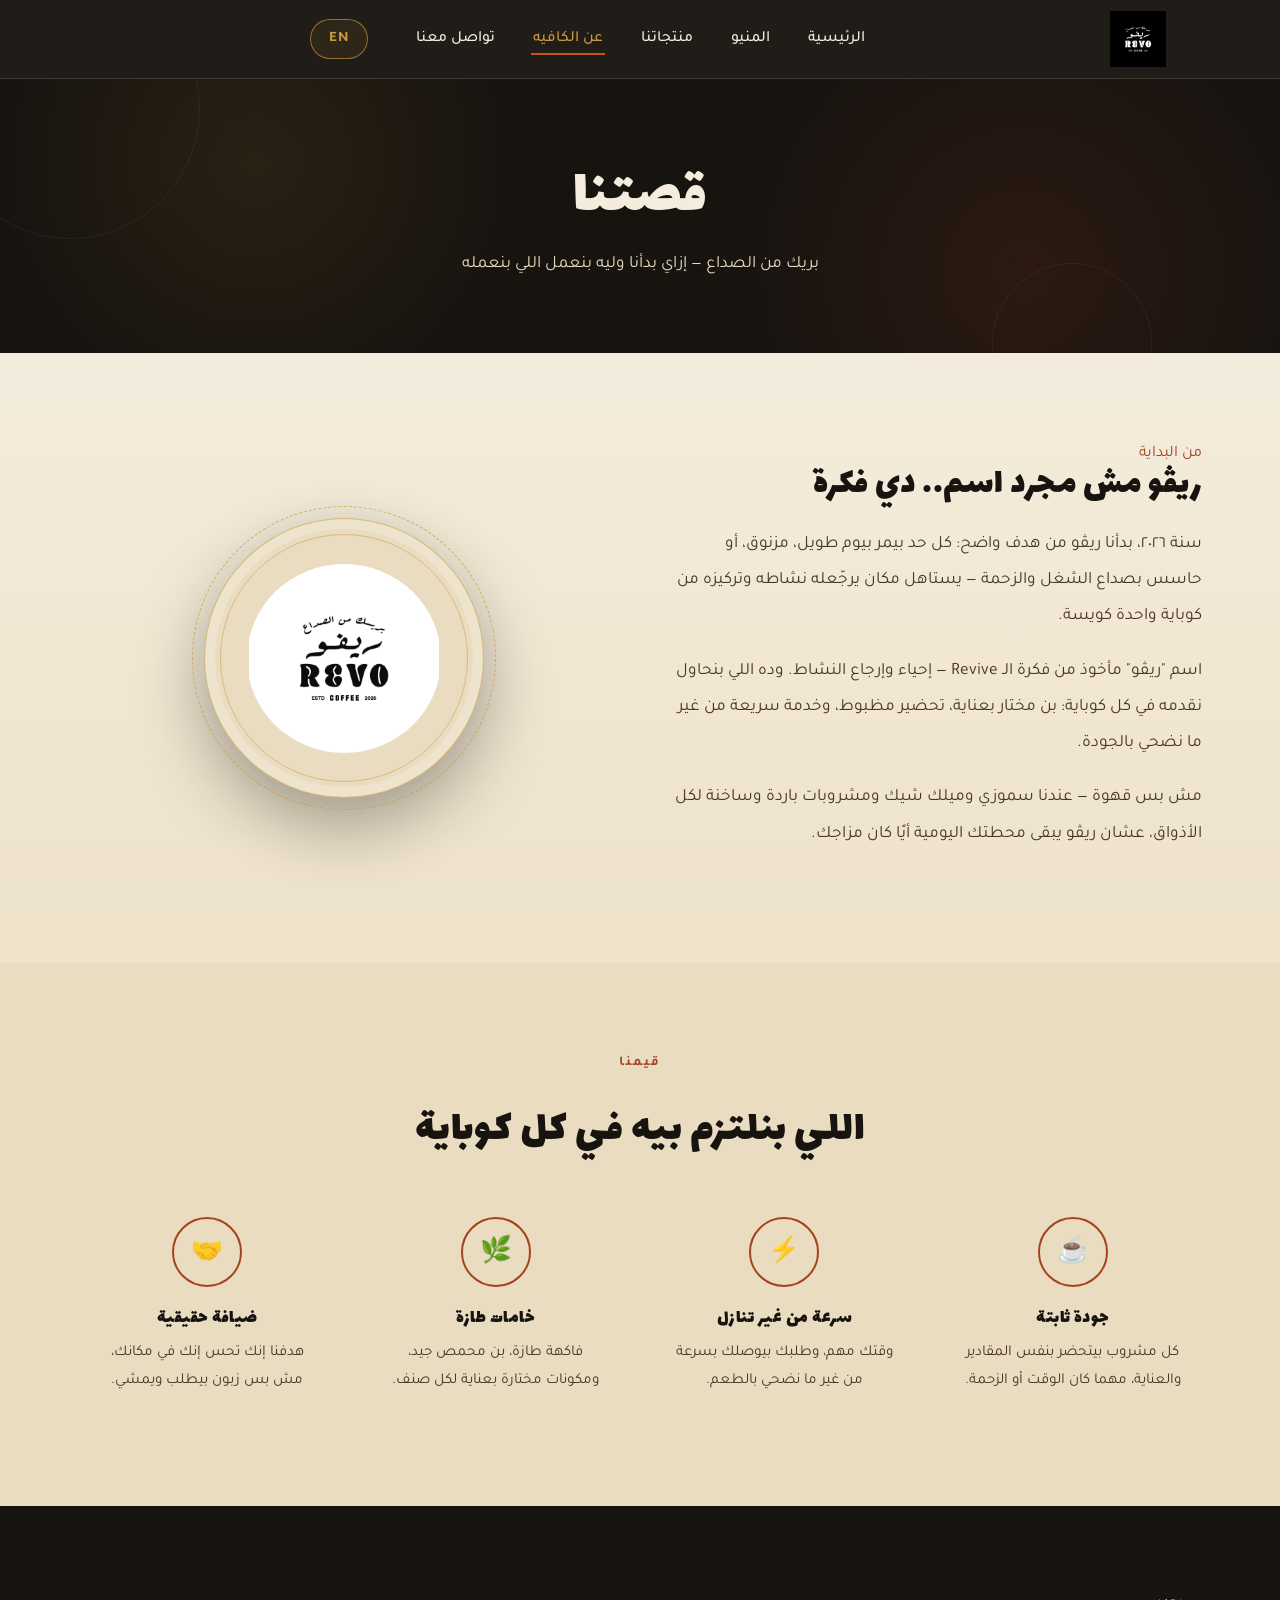
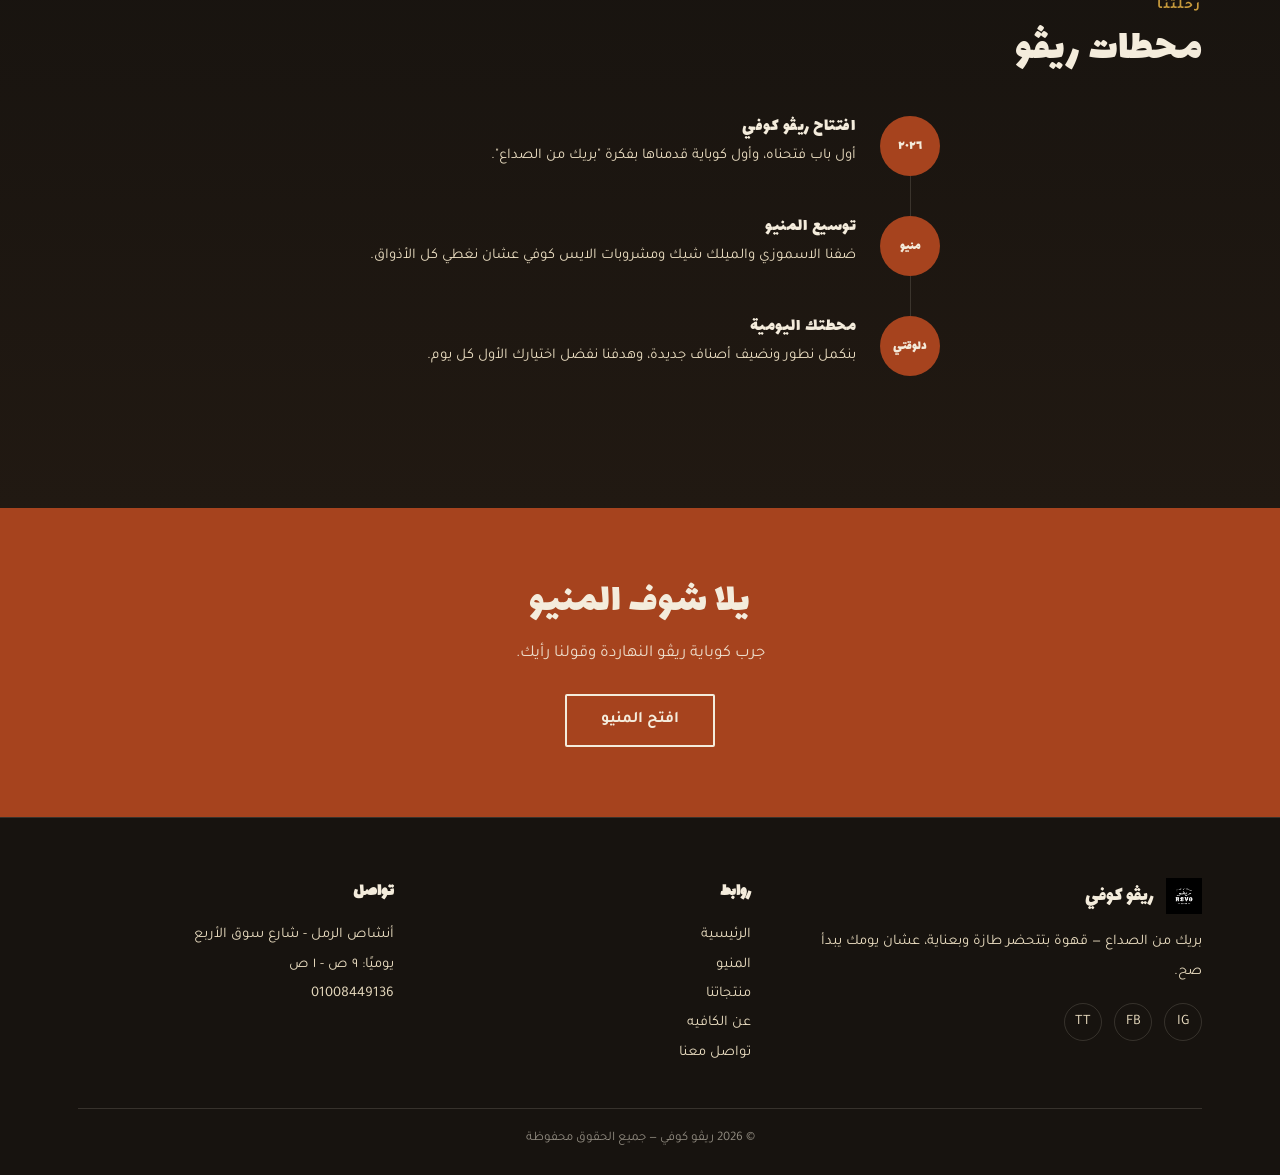
==== about.html @ ce9014aa "Add files via upload" ====
<!DOCTYPE html>
<html lang="ar" dir="rtl">
<head>
<meta charset="UTF-8">
<meta name="viewport" content="width=device-width, initial-scale=1.0">
<title>عن الكافيه | ريڤو كوفي</title>
<meta name="description" content="قصة ريڤو كوفي وقيمنا ورحلتنا.">
<link rel="icon" href="assets/logo.jpeg">
<link rel="stylesheet" href="css/style.css">
</head>
<body>

<header class="topbar">
  <div class="wrap">
    <a href="index.html" class="brand">
      <img src="assets/logo.jpeg" alt="شعار ريڤو كوفي">
      <span>ريڤو<small>REVO COFFEE — EST. 2026</small></span>
    </a>
    <nav class="nav-links" id="navLinks">
      <a href="index.html">الرئيسية</a>
      <a href="menu.html">المنيو</a>
      <a href="products.html" data-i18n="productsNav">منتجاتنا</a>
      <a href="about.html" aria-current="page">عن الكافيه</a>
      <a href="contact.html">تواصل معنا</a>
    </nav>
    <button class="lang-toggle" id="langToggle" type="button" aria-label="تغيير اللغة">EN</button>
    <button class="nav-toggle" id="navToggle" aria-label="فتح القائمة" aria-expanded="false">☰</button>
  </div>
</header>

<section class="page-hero">
  <div class="ring-texture" style="color:var(--cream)">
    <span style="width:260px;height:260px;top:-100px;left:-60px;"></span>
    <span style="width:160px;height:160px;bottom:-70px;right:10%;"></span>
  </div>
  <div class="wrap">
    <h1>قصتنا</h1>
    <p>بريك من الصداع — إزاي بدأنا وليه بنعمل اللي بنعمله</p>
  </div>
</section>

<section class="section section-cream">
  <div class="wrap story-grid reveal">
    <div>
      <span class="kicker" style="color:var(--rust);">من البداية</span>
      <h2 style="margin-bottom:20px;font-size:clamp(1.7rem,3.5vw,2.3rem);">ريڤو مش مجرد اسم.. دي فكرة</h2>
      <p>سنة ٢٠٢٦، بدأنا ريڤو من هدف واضح: كل حد بيمر بيوم طويل، مزنوق، أو حاسس بصداع الشغل والزحمة — يستاهل مكان يرجّعله نشاطه وتركيزه من كوباية واحدة كويسة.</p>
      <p>اسم "ريڤو" مأخوذ من فكرة الـ Revive — إحياء وإرجاع النشاط. وده اللي بنحاول نقدمه في كل كوباية: بن مختار بعناية، تحضير مظبوط، وخدمة سريعة من غير ما نضحي بالجودة.</p>
      <p>مش بس قهوة — عندنا سموزي وميلك شيك ومشروبات باردة وساخنة لكل الأذواق، عشان ريڤو يبقى محطتك اليومية أيًا كان مزاجك.</p>
    </div>
    <div class="story-visual">
      <div class="hero-logo-frame" style="width:280px;height:280px;background:var(--cream-dim);">
        <img src="assets/logo.jpeg" alt="ريڤو كوفي" style="width:70%;">
      </div>
    </div>
  </div>
</section>

<section class="section section-dim">
  <div class="wrap reveal">
    <div class="section-head" style="justify-content:center;text-align:center;flex-direction:column;align-items:center;">
      <span class="kicker" style="color:var(--rust);">قيمنا</span>
      <h2>اللي بنلتزم بيه في كل كوباية</h2>
    </div>
    <div class="values-grid">
      <div class="value-card">
        <div class="icon">☕</div>
        <h3>جودة ثابتة</h3>
        <p>كل مشروب بيتحضر بنفس المقادير والعناية، مهما كان الوقت أو الزحمة.</p>
      </div>
      <div class="value-card">
        <div class="icon">⚡</div>
        <h3>سرعة من غير تنازل</h3>
        <p>وقتك مهم، وطلبك بيوصلك بسرعة من غير ما نضحي بالطعم.</p>
      </div>
      <div class="value-card">
        <div class="icon">🌿</div>
        <h3>خامات طازة</h3>
        <p>فاكهة طازة، بن محمص جيد، ومكونات مختارة بعناية لكل صنف.</p>
      </div>
      <div class="value-card">
        <div class="icon">🤝</div>
        <h3>ضيافة حقيقية</h3>
        <p>هدفنا إنك تحس إنك في مكانك، مش بس زبون بيطلب ويمشي.</p>
      </div>
    </div>
  </div>
</section>

<section class="section section-dark">
  <div class="wrap reveal">
    <div class="section-head">
      <div>
        <span class="kicker">رحلتنا</span>
        <h2>محطات ريڤو</h2>
      </div>
    </div>
    <div class="timeline">
      <div class="timeline-item">
        <div class="timeline-dot">٢٠٢٦</div>
        <div class="timeline-content">
          <h3>افتتاح ريڤو كوفي</h3>
          <p>أول باب فتحناه، وأول كوباية قدمناها بفكرة "بريك من الصداع".</p>
        </div>
      </div>
      <div class="timeline-item">
        <div class="timeline-dot">منيو</div>
        <div class="timeline-content">
          <h3>توسيع المنيو</h3>
          <p>ضفنا الاسموزي والميلك شيك ومشروبات الايس كوفي عشان نغطي كل الأذواق.</p>
        </div>
      </div>
      <div class="timeline-item">
        <div class="timeline-dot">دلوقتي</div>
        <div class="timeline-content">
          <h3>محطتك اليومية</h3>
          <p>بنكمل نطور ونضيف أصناف جديدة، وهدفنا نفضل اختيارك الأول كل يوم.</p>
        </div>
      </div>
    </div>
  </div>
</section>

<section class="cta-band">
  <div class="wrap reveal">
    <h2>يلا شوف المنيو</h2>
    <p>جرب كوباية ريڤو النهاردة وقولنا رأيك.</p>
    <a href="menu.html" class="btn btn-outline" style="border-color:var(--cream);">افتح المنيو</a>
  </div>
</section>

<footer>
  <div class="wrap">
    <div class="footer-grid">
      <div>
        <div class="footer-brand">
          <img src="assets/logo.jpeg" alt="ريڤو كوفي">
          <span>ريڤو كوفي</span>
        </div>
        <p>بريك من الصداع — قهوة بتتحضر طازة وبعناية، عشان يومك يبدأ صح.</p>
        <div class="social-row">
          <a href="https://www.instagram.com/rivo_cafe1?igsh=MXB2YTF2NmVhNjliNQ==" aria-label="انستجرام" target="_blank" rel="noopener">IG</a>
          <a href="https://www.facebook.com/share/1HNxLpUwUx/" aria-label="فيسبوك" target="_blank" rel="noopener">FB</a>
          <a href="#" aria-label="تيك توك">TT</a>
        </div>
      </div>
      <div>
        <h4>روابط</h4>
        <p><a href="index.html">الرئيسية</a></p>
        <p><a href="menu.html">المنيو</a></p>
        <p><a href="products.html">منتجاتنا</a></p>
        <p><a href="about.html">عن الكافيه</a></p>
        <p><a href="contact.html">تواصل معنا</a></p>
      </div>
      <div>
        <h4>تواصل</h4>
        <p>أنشاص الرمل - شارع سوق الأربع</p>
        <p>يوميًا: ٩ ص - ١ ص</p>
        <p><a href="tel:+201008449136">01008449136</a></p>
      </div>
    </div>
    <div class="footer-bottom">© 2026 ريڤو كوفي — جميع الحقوق محفوظة</div>
  </div>
</footer>

<script src="js/script.js"></script>
</body>
</html>
---- css/style.css ----
@import url('https://fonts.googleapis.com/css2?family=Lalezar&family=Tajawal:wght@300;400;500;700;800&display=swap');

:root{
  --espresso:#17130f;
  --espresso-2:#221b14;
  --cream:#f4ecdc;
  --cream-dim:#e9dcc0;
  --rust:#a6431e;
  --rust-2:#c2531f;
  --gold:#c89b3c;
  --brown:#4a3527;
  --line: rgba(244,236,220,0.14);
  --line-dark: rgba(23,19,15,0.14);
  --shadow: 0 20px 50px rgba(0,0,0,0.35);
  --radius: 2px;
}

*{margin:0;padding:0;box-sizing:border-box;}

html{scroll-behavior:smooth;}

body{
  background:var(--cream);
  color:var(--espresso);
  font-family:'Tajawal',sans-serif;
  direction:rtl;
  text-align:right;
  overflow-x:hidden;
}

@media (prefers-reduced-motion: reduce){
  html{scroll-behavior:auto;}
  *{animation-duration:0.01ms !important; animation-iteration-count:1 !important; transition-duration:0.01ms !important;}
}

h1,h2,h3,.display{
  font-family:'Lalezar',sans-serif;
  font-weight:400;
  letter-spacing:0.5px;
  line-height:1.15;
}

a{color:inherit;text-decoration:none;}
img{max-width:100%;display:block;}
ul{list-style:none;}

::selection{background:var(--rust);color:var(--cream);}

:focus-visible{
  outline:3px solid var(--gold);
  outline-offset:3px;
}

.wrap{
  max-width:1180px;
  margin:0 auto;
  padding:0 28px;
}

/* ---------- coffee-ring texture (signature motif) ---------- */
.ring-texture{
  position:absolute;
  inset:0;
  pointer-events:none;
  overflow:hidden;
  z-index:0;
}
.ring-texture span{
  position:absolute;
  border-radius:50%;
  border:1.5px solid currentColor;
  opacity:0.06;
}

/* ---------- top nav ---------- */
.topbar{
  background:var(--espresso);
  color:var(--cream);
  position:sticky;
  top:0;
  z-index:50;
  border-bottom:1px solid var(--line);
}
.topbar .wrap{
  display:flex;
  align-items:center;
  justify-content:space-between;
  height:78px;
}
.brand{
  display:flex;
  align-items:center;
  gap:12px;
  font-family:'Lalezar',sans-serif;
  font-size:1.5rem;
  letter-spacing:1px;
}
.brand img{height:42px;width:auto;filter:invert(1);}
.brand small{
  display:block;
  font-family:'Tajawal',sans-serif;
  font-size:0.6rem;
  letter-spacing:3px;
  color:var(--gold);
  font-weight:500;
}
.nav-links{
  display:flex;
  gap:34px;
  font-size:0.98rem;
  font-weight:500;
}
.nav-links a{
  position:relative;
  padding:6px 2px;
  transition:color .25s ease;
}
.nav-links a::after{
  content:"";
  position:absolute;
  right:0;left:0;
  bottom:0;
  height:2px;
  background:var(--rust-2);
  transform:scaleX(0);
  transform-origin:right;
  transition:transform .3s ease;
}
.nav-links a:hover,
.nav-links a[aria-current="page"]{color:var(--gold);}
.nav-links a:hover::after,
.nav-links a[aria-current="page"]::after{transform:scaleX(1);}

.nav-toggle{
  display:none;
  background:none;
  border:1px solid var(--line);
  color:var(--cream);
  width:44px;height:44px;
  font-size:1.3rem;
  border-radius:var(--radius);
  cursor:pointer;
}

@media (max-width:820px){
  .nav-links{
    position:fixed;
    inset:78px 0 0 0;
    background:var(--espresso);
    flex-direction:column;
    align-items:flex-start;
    padding:30px 28px;
    gap:22px;
    transform:translateY(-110%);
    transition:transform .35s ease;
    font-size:1.15rem;
  }
  .nav-links.open{transform:translateY(0);}
  .nav-toggle{display:block;}
}

/* ---------- stamp badge (signature element) ---------- */
.stamp{
  --size:150px;
  width:var(--size);
  height:var(--size);
  border-radius:50%;
  border:2px solid var(--gold);
  display:flex;
  align-items:center;
  justify-content:center;
  position:relative;
  flex-shrink:0;
  animation:none;
}
.stamp::before{
  content:"";
  position:absolute;
  inset:10px;
  border-radius:50%;
  border:1px dashed var(--gold);
  opacity:0.6;
}
.stamp-logo{
  width:72%;
  height:72%;
  object-fit:contain;
  position:relative;
  z-index:2;
  animation:stamp-logo-spin 18s linear infinite;
  transform-origin:center;
}
@keyframes spin{from{transform:rotate(0)}to{transform:rotate(360deg)}}
@keyframes spin-rev{from{transform:rotate(0)}to{transform:rotate(-360deg)}}

/* ---------- buttons ---------- */
.btn{
  display:inline-flex;
  align-items:center;
  gap:10px;
  padding:15px 34px;
  font-weight:700;
  font-size:1rem;
  border-radius:var(--radius);
  border:2px solid transparent;
  cursor:pointer;
  transition:transform .2s ease, background .25s ease, color .25s ease, border-color .25s ease;
}
.btn-primary{
  background:var(--rust);
  color:var(--cream);
}
.btn-primary:hover{background:var(--rust-2);transform:translateY(-2px);}
.btn-outline{
  border-color:var(--cream);
  color:var(--cream);
  background:transparent;
}
.btn-outline:hover{background:var(--cream);color:var(--espresso);transform:translateY(-2px);}
.btn-outline-dark{
  border-color:var(--espresso);
  color:var(--espresso);
}
.btn-outline-dark:hover{background:var(--espresso);color:var(--cream);}

/* ---------- hero (home) ---------- */
.hero{
  position:relative;
  background:var(--espresso);
  color:var(--cream);
  padding:110px 0 130px;
  overflow:hidden;
}
.hero .wrap{
  position:relative;
  z-index:2;
  display:grid;
  grid-template-columns:1.1fr 0.9fr;
  gap:50px;
  align-items:center;
}
.eyebrow{
  display:inline-flex;
  align-items:center;
  gap:10px;
  color:var(--gold);
  font-weight:700;
  letter-spacing:2px;
  font-size:0.85rem;
  margin-bottom:20px;
}
.eyebrow::before{
  content:"";
  width:30px;height:2px;background:var(--gold);
}
.hero h1{
  font-size:clamp(2.6rem,6vw,4.6rem);
  margin-bottom:20px;
}
.hero h1 span{color:var(--rust-2);}
.hero p.lead{
  font-size:1.15rem;
  color:var(--cream-dim);
  max-width:46ch;
  margin-bottom:36px;
  line-height:1.9;
}
.hero-actions{display:flex;gap:16px;flex-wrap:wrap;}
.hero-visual{
  display:flex;
  justify-content:center;
  position:relative;
}
.hero-logo-frame{
  background:var(--cream);
  border-radius:50%;
  width:340px;height:340px;
  display:flex;align-items:center;justify-content:center;
  box-shadow:var(--shadow);
  position:relative;
}
.hero-logo-frame img{width:72%;}
.hero-logo-frame::after{
  content:"";
  position:absolute;
  inset:-14px;
  border-radius:50%;
  border:1.5px dashed var(--gold);
}

@media (max-width:900px){
  .hero .wrap{grid-template-columns:1fr;text-align:center;}
  .eyebrow{margin-inline:auto;}
  .hero p.lead{margin-inline:auto;}
  .hero-actions{justify-content:center;}
  .hero-visual{margin-top:20px;}
}

/* ---------- section basics ---------- */
section{position:relative;}
.section{padding:100px 0;}
.section-dark{background:var(--espresso);color:var(--cream);}
.section-cream{background:var(--cream);}
.section-dim{background:var(--cream-dim);}

.section-head{
  display:flex;
  align-items:flex-end;
  justify-content:space-between;
  gap:24px;
  margin-bottom:56px;
  flex-wrap:wrap;
}
.section-head h2{font-size:clamp(1.9rem,4vw,2.8rem);}
.section-head .kicker{
  color:var(--rust-2);
  font-weight:700;
  letter-spacing:2px;
  font-size:0.85rem;
  margin-bottom:10px;
  display:block;
}
.section-dark .kicker{color:var(--gold);}
.section-head p{max-width:48ch;color:var(--brown);font-size:1rem;line-height:1.8;}
.section-dark .section-head p{color:var(--cream-dim);}

/* ---------- home: about teaser ---------- */
.about-teaser{
  display:grid;
  grid-template-columns:0.9fr 1.1fr;
  gap:60px;
  align-items:center;
}
.about-teaser .stamp{margin:0 auto;}
.about-teaser p{
  font-size:1.05rem;
  line-height:2;
  color:var(--brown);
  margin-bottom:16px;
}
@media (max-width:860px){
  .about-teaser{grid-template-columns:1fr;text-align:center;}
}

/* ---------- home: featured picks ---------- */
.picks-grid{
  display:grid;
  grid-template-columns:repeat(auto-fit,minmax(230px,1fr));
  gap:24px;
}
.pick-card{
  background:var(--espresso-2);
  border:1px solid var(--line);
  border-radius:var(--radius);
  padding:32px 26px;
  transition:transform .3s ease, border-color .3s ease;
}
.pick-card:hover{transform:translateY(-6px);border-color:var(--gold);}
.pick-num{
  font-family:'Lalezar',sans-serif;
  color:var(--rust-2);
  font-size:0.95rem;
  margin-bottom:14px;
  display:block;
}
.pick-card h3{font-size:1.4rem;margin-bottom:10px;}
.pick-card p{color:var(--cream-dim);font-size:0.92rem;line-height:1.8;margin-bottom:18px;}
.pick-price{
  font-family:'Lalezar',sans-serif;
  color:var(--gold);
  font-size:1.3rem;
}

/* ---------- CTA band ---------- */
.cta-band{
  background:var(--rust);
  color:var(--cream);
  padding:70px 0;
  text-align:center;
}
.cta-band h2{font-size:clamp(1.8rem,4vw,2.6rem);margin-bottom:18px;}
.cta-band p{color:rgba(244,236,220,0.9);margin-bottom:30px;font-size:1.05rem;}

/* ---------- footer ---------- */
footer{
  background:var(--espresso);
  color:var(--cream-dim);
  padding:60px 0 28px;
  border-top:1px solid var(--line);
}
.footer-grid{
  display:grid;
  grid-template-columns:1.3fr 1fr 1fr;
  gap:40px;
  margin-bottom:40px;
}
.footer-grid h4{
  font-family:'Lalezar',sans-serif;
  color:var(--cream);
  font-size:1.1rem;
  margin-bottom:16px;
}
.footer-grid p, .footer-grid a{
  font-size:0.92rem;
  line-height:2;
  color:var(--cream-dim);
}
.footer-grid a:hover{color:var(--gold);}
.footer-brand{display:flex;align-items:center;gap:12px;margin-bottom:14px;}
.footer-brand img{height:36px;filter:invert(1);}
.footer-brand span{font-family:'Lalezar',sans-serif;font-size:1.3rem;color:var(--cream);}
.social-row{display:flex;gap:12px;margin-top:16px;}
.social-row a{
  width:38px;height:38px;
  border:1px solid var(--line);
  border-radius:50%;
  display:flex;align-items:center;justify-content:center;
  font-size:0.9rem;
  transition:background .25s, border-color .25s;
}
.social-row a:hover{background:var(--gold);border-color:var(--gold);color:var(--espresso);}
.footer-bottom{
  border-top:1px solid var(--line);
  padding-top:22px;
  text-align:center;
  font-size:0.82rem;
  color:rgba(244,236,220,0.55);
}
@media (max-width:760px){
  .footer-grid{grid-template-columns:1fr;}
}

/* ---------- page hero (menu/about/contact) ---------- */
.page-hero{
  background:var(--espresso);
  color:var(--cream);
  padding:70px 0 60px;
  text-align:center;
  position:relative;
  overflow:hidden;
}
.page-hero h1{font-size:clamp(2.2rem,5vw,3.4rem);}
.page-hero p{color:var(--cream-dim);margin-top:14px;font-size:1.05rem;}

/* ---------- menu page ---------- */
.menu-tabs{
  display:flex;
  flex-wrap:wrap;
  gap:12px;
  justify-content:center;
  padding:36px 0;
  position:sticky;
  top:78px;
  background:var(--cream);
  z-index:20;
  border-bottom:1px solid var(--line-dark);
}
.menu-tab{
  padding:10px 22px;
  border:2px solid var(--brown);
  border-radius:30px;
  font-weight:700;
  font-size:0.92rem;
  background:transparent;
  color:var(--brown);
  cursor:pointer;
  transition:all .25s ease;
}
.menu-tab:hover{border-color:var(--rust);color:var(--rust);}
.menu-tab.active{background:var(--rust);border-color:var(--rust);color:var(--cream);}

.menu-category{
  padding:70px 0;
  border-bottom:1px solid var(--line-dark);
  scroll-margin-top:150px;
}
.menu-category:last-child{border-bottom:none;}
.cat-head{
  display:flex;
  align-items:baseline;
  gap:18px;
  margin-bottom:14px;
}
.cat-head h2{font-size:clamp(1.7rem,3.5vw,2.3rem);color:var(--rust);}
.cat-head .cat-note{
  color:var(--brown);
  font-size:0.9rem;
  font-weight:500;
}
.cat-divider{
  width:100%;
  height:1px;
  background:linear-gradient(to left, var(--gold), transparent);
  margin-bottom:36px;
}
.menu-list{
  display:grid;
  grid-template-columns:repeat(2,1fr);
  gap:0 50px;
}
.menu-item{
  display:flex;
  align-items:baseline;
  justify-content:space-between;
  gap:14px;
  padding:16px 0;
  border-bottom:1px dashed var(--line-dark);
}
.menu-item .name{
  font-weight:700;
  font-size:1.05rem;
}
.menu-item .dots{
  flex:1;
  border-bottom:1px dotted rgba(74,53,39,0.35);
  margin:0 6px;
  transform:translateY(-4px);
}
.menu-item .price{
  font-family:'Lalezar',sans-serif;
  color:var(--rust);
  font-size:1.15rem;
  white-space:nowrap;
}
.menu-item .price::after{
  content:" ج.م";
  font-family:'Tajawal',sans-serif;
  font-size:0.7rem;
  color:var(--brown);
}
@media (max-width:700px){
  .menu-list{grid-template-columns:1fr;}
}

/* ---------- about page ---------- */
.story-grid{
  display:grid;
  grid-template-columns:1fr 1fr;
  gap:60px;
  align-items:center;
}
.story-grid p{
  font-size:1.08rem;
  line-height:2.1;
  color:var(--brown);
  margin-bottom:18px;
}
.story-visual{
  display:flex;
  justify-content:center;
}
@media (max-width:860px){
  .story-grid{grid-template-columns:1fr;text-align:center;}
}

.values-grid{
  display:grid;
  grid-template-columns:repeat(auto-fit,minmax(220px,1fr));
  gap:30px;
}
.value-card{
  text-align:center;
  padding:20px;
}
.value-card .icon{
  width:70px;height:70px;
  border-radius:50%;
  border:2px solid var(--rust);
  display:flex;align-items:center;justify-content:center;
  margin:0 auto 20px;
  font-size:1.6rem;
  color:var(--rust);
}
.value-card h3{font-size:1.2rem;margin-bottom:10px;}
.value-card p{color:var(--brown);font-size:0.95rem;line-height:1.8;}

.timeline{
  display:flex;
  flex-direction:column;
  gap:0;
  max-width:600px;
  margin:0 auto;
}
.timeline-item{
  display:flex;
  gap:24px;
  padding-bottom:40px;
  position:relative;
}
.timeline-item::before{
  content:"";
  position:absolute;
  right:29px;
  top:60px;
  bottom:0;
  width:1px;
  background:var(--line);
}
.timeline-item:last-child::before{display:none;}
.timeline-dot{
  width:60px;height:60px;
  border-radius:50%;
  background:var(--rust);
  color:var(--cream);
  display:flex;align-items:center;justify-content:center;
  font-family:'Lalezar',sans-serif;
  font-size:0.85rem;
  flex-shrink:0;
}
.timeline-content h3{font-size:1.15rem;margin-bottom:6px;color:var(--cream);}
.timeline-content p{color:var(--cream-dim);font-size:0.93rem;line-height:1.8;}

/* ---------- contact page ---------- */
.contact-grid{
  display:grid;
  grid-template-columns:1fr 1fr;
  gap:50px;
}
.contact-card{
  background:var(--espresso-2);
  border:1px solid var(--line);
  border-radius:var(--radius);
  padding:40px;
}
.contact-item{
  display:flex;
  gap:18px;
  padding:20px 0;
  border-bottom:1px solid var(--line);
}
.contact-item:last-child{border-bottom:none;}
.contact-item .ic{
  width:44px;height:44px;
  border-radius:50%;
  border:1px solid var(--gold);
  color:var(--gold);
  display:flex;align-items:center;justify-content:center;
  flex-shrink:0;
  font-size:1rem;
}
.contact-item h4{font-size:1rem;margin-bottom:5px;color:var(--cream);}
.contact-item p, .contact-item a{color:var(--cream-dim);font-size:0.94rem;}
.hours-table{width:100%;border-collapse:collapse;}
.hours-table td{padding:12px 0;border-bottom:1px dashed var(--line);font-size:0.95rem;}
.hours-table td:first-child{font-weight:700;color:var(--cream);}
.hours-table td:last-child{color:var(--gold);text-align:left;}

.map-frame{
  width:100%;
  aspect-ratio:4/3;
  border-radius:var(--radius);
  border:1px solid var(--line-dark);
  background:
    repeating-linear-gradient(45deg, rgba(74,53,39,0.05) 0 2px, transparent 2px 14px),
    var(--cream-dim);
  display:flex;
  align-items:center;
  justify-content:center;
  flex-direction:column;
  gap:10px;
  color:var(--brown);
  text-align:center;
  padding:20px;
}
.reveal{opacity:0;transform:translateY(24px);transition:opacity .7s ease, transform .7s ease;}
.reveal.in{opacity:1;transform:translateY(0);}

.map-frame .pin{
  width:54px;height:54px;
  border-radius:50%;
  background:var(--rust);
  color:var(--cream);
  display:flex;align-items:center;justify-content:center;
  font-size:1.4rem;
}


/* ---------- language switch ---------- */
.lang-toggle{
  margin-inline-start:auto;
  margin-inline-end:22px;
  min-width:52px;
  height:38px;
  padding:0 12px;
  border:1px solid var(--gold);
  background:transparent;
  color:var(--gold);
  font-family:'Tajawal',sans-serif;
  font-weight:800;
  border-radius:999px;
  cursor:pointer;
  transition:.25s ease;
}
.lang-toggle:hover{background:var(--gold);color:var(--espresso);transform:translateY(-1px)}

/* ---------- products gallery ---------- */
.products-section{padding:70px 0 100px;background:var(--cream)}
.products-intro{text-align:center;max-width:720px;margin:0 auto 42px}
.products-intro .eyebrow{justify-content:center;color:var(--rust)}
.products-intro .eyebrow::before{background:var(--rust)}
.products-intro h2{font-size:clamp(2.2rem,5vw,3.4rem);margin:8px 0 12px}
.products-intro p{color:#6b5a4b;line-height:1.9}
.products-grid{display:grid;grid-template-columns:repeat(4,minmax(0,1fr));gap:22px}
.product-card{background:#fff;border:1px solid rgba(23,19,15,.08);box-shadow:0 12px 30px rgba(23,19,15,.08);overflow:hidden;position:relative;transition:transform .3s ease,box-shadow .3s ease}
.product-card:hover{transform:translateY(-7px);box-shadow:0 20px 45px rgba(23,19,15,.16)}
.product-card .product-image{aspect-ratio:1/1;overflow:hidden;background:#eee8dc}
.product-card img{width:100%;height:100%;object-fit:cover;transition:transform .5s ease}
.product-card:hover img{transform:scale(1.05)}
.product-card .product-caption{padding:16px 18px 18px;text-align:center}
.product-card .product-number{font-size:.78rem;color:var(--rust);font-weight:800;letter-spacing:1px}
.product-card h3{font-size:1.2rem;margin-top:4px}
.products-cta{text-align:center;margin-top:42px}

@media(max-width:1000px){.products-grid{grid-template-columns:repeat(3,minmax(0,1fr))}}
@media(max-width:720px){
  .products-grid{grid-template-columns:repeat(2,minmax(0,1fr));gap:14px}
  .products-section{padding:52px 0 75px}
  .lang-toggle{margin-inline-end:10px}
}
@media(max-width:430px){.products-grid{grid-template-columns:1fr}.product-card .product-image{aspect-ratio:4/3}}

/* ---------- final polish: stable language switch + cleaner site-wide typography ---------- */
/* ---------- final header layout ---------- */
.topbar .wrap{
  position:relative;
  min-height:78px;
  display:grid;
  grid-template-columns:1fr auto 1fr;
  align-items:center;
  column-gap:28px;
}
/* Keep the navigation mathematically centered in the page, regardless of RTL/LTR. */
.topbar .brand{
  grid-column:3;
  justify-self:end;
  white-space:nowrap;
}
.topbar .nav-links{
  grid-column:2;
  justify-self:center;
  align-items:center;
  justify-content:center;
  white-space:nowrap;
}
/* Language switch stays on the same physical side and never moves when language changes. */
.lang-toggle{
  position:static;
  grid-column:1;
  grid-row:1;
  justify-self:start;
  min-width:58px;
  height:38px;
  padding:0 14px;
  border:1px solid rgba(200,155,60,.75);
  border-radius:999px;
  background:rgba(200,155,60,.10);
  color:var(--gold);
  font-family:'Tajawal',sans-serif;
  font-size:.82rem;
  font-weight:800;
  letter-spacing:.8px;
  cursor:pointer;
  transition:background .2s ease,color .2s ease,box-shadow .2s ease,transform .2s ease;
}
.lang-toggle:hover{
  background:var(--gold);
  color:var(--espresso);
  box-shadow:0 8px 22px rgba(0,0,0,.22);
}
.lang-toggle:active{transform:scale(.96);}

/* Better global rhythm */
section:not(.hero){position:relative;}
.page-hero{padding:82px 0 88px;}
.page-hero h1{font-size:clamp(2.5rem,5vw,4.4rem);}
.page-hero p{max-width:720px;font-size:1.08rem;line-height:1.9;}

/* Cards and content */
.pick-card,.product-card,.value-card,.contact-card,.timeline-item{
  transition:transform .25s ease,box-shadow .25s ease,border-color .25s ease;
}
.pick-card:hover,.product-card:hover,.value-card:hover,.contact-card:hover,.timeline-item:hover{
  transform:translateY(-5px);
  box-shadow:0 18px 40px rgba(23,19,15,.14);
}
.products-grid{align-items:stretch;}
.product-card{overflow:hidden;border-radius:12px;background:#fff;box-shadow:0 10px 30px rgba(23,19,15,.09);}
.product-image{aspect-ratio:1/1;overflow:hidden;background:#eee4d2;}
.product-image img{width:100%;height:100%;object-fit:cover;transition:transform .5s ease;}
.product-card:hover .product-image img{transform:scale(1.045);}
.product-caption{padding:17px 18px 20px;text-align:center;}
.product-number{display:block;color:var(--rust);font-size:.72rem;font-weight:800;letter-spacing:1.5px;margin-bottom:6px;}
.product-caption h3{font-size:1.25rem;}

/* Forms / contact polish */
input,textarea,select{font-family:inherit;}
button,.btn{font-family:inherit;}

/* English typography */
body.lang-en{font-family:'Tajawal',Arial,sans-serif;text-align:left;}
body.lang-en h1,body.lang-en h2,body.lang-en h3,body.lang-en h4,body.lang-en .display{letter-spacing:.2px;}
body.lang-en .eyebrow{letter-spacing:1.5px;}
body.lang-en .nav-links{font-size:.94rem;}

/* Mobile header: keep controls in the same physical positions */
@media (max-width:820px){
  .topbar .wrap{
    height:70px;
    min-height:70px;
    padding-left:18px;
    padding-right:18px;
    display:flex;
    justify-content:center;
  }
  .topbar .brand{
    position:absolute;
    right:18px;
    grid-column:auto;
    justify-self:auto;
  }
  .brand img{height:38px;}
  .brand{font-size:1.3rem;}
  .lang-toggle{
    position:absolute;
    left:74px;
    top:50%;
    transform:translateY(-50%);
    min-width:54px;
    height:36px;
  }
  .lang-toggle:active{transform:translateY(-50%) scale(.96);}
  .nav-toggle{
    position:absolute;
    left:14px;
    top:50%;
    transform:translateY(-50%);
  }
  .nav-toggle:active{transform:translateY(-50%) scale(.96);}
  .nav-links{
    position:fixed;
    inset:70px 0 0 0;
    align-items:flex-start;
    padding:28px;
  }
}

@media (max-width:520px){
  .wrap{padding-left:18px;padding-right:18px;}
  .lang-toggle{left:66px;min-width:50px;padding:0 10px;}
  .nav-toggle{left:14px;}
  .brand small{letter-spacing:2px;font-size:.52rem;}
  .page-hero{padding:65px 0 70px;}
}

/* ===== REVO POLISH / FRONT-END OVERHAUL ===== */
.topbar{backdrop-filter:blur(12px);background:rgba(23,19,15,.96);}
.topbar .wrap{
  position:relative;
  height:82px;
  display:grid;
  grid-template-columns:1fr auto 1fr;
  align-items:center;
  gap:24px;
  direction:ltr;
}
.brand{justify-self:start;direction:rtl;}
.nav-links{
  justify-self:center;
  direction:inherit;
  align-items:center;
  justify-content:center;
  gap:clamp(18px,2.6vw,36px);
  white-space:nowrap;
}
.lang-toggle{
  justify-self:end;
  width:58px;
  height:40px;
  border:1px solid rgba(200,155,60,.65);
  border-radius:999px;
  background:rgba(200,155,60,.08);
  color:var(--gold);
  font-family:'Tajawal',sans-serif;
  font-weight:800;
  font-size:.9rem;
  letter-spacing:.5px;
  cursor:pointer;
  transition:all .25s ease;
  direction:ltr;
}
.lang-toggle:hover{background:var(--gold);color:var(--espresso);transform:translateY(-1px);box-shadow:0 8px 20px rgba(200,155,60,.18);}
.nav-toggle{justify-self:end;}

.hero{
  min-height:calc(100vh - 82px);
  display:flex;
  align-items:center;
  padding:80px 0 95px;
  background:
    radial-gradient(circle at 76% 42%,rgba(166,67,30,.17),transparent 24%),
    radial-gradient(circle at 12% 85%,rgba(200,155,60,.08),transparent 25%),
    var(--espresso);
}
.hero .wrap{width:100%;grid-template-columns:minmax(0,1.05fr) minmax(360px,.95fr);gap:70px;}
.hero-text{max-width:650px;}
.hero h1{font-size:clamp(3.2rem,6.5vw,5.7rem);line-height:1.02;letter-spacing:0;margin-bottom:26px;}
.hero h1 span{display:inline-block;position:relative;}
.hero h1 span::after{content:"";position:absolute;right:0;left:0;bottom:-5px;height:3px;background:var(--gold);opacity:.65;}
.hero p.lead{font-size:1.08rem;line-height:2;max-width:54ch;}
.hero-actions .btn{min-width:155px;justify-content:center;}
.hero-visual{min-height:390px;}
.hero-logo-frame{
  width:min(390px,82vw);height:min(390px,82vw);
  background:linear-gradient(145deg,#fbf3e2,#dfcfac);
  box-shadow:0 28px 80px rgba(0,0,0,.42),0 0 0 1px rgba(200,155,60,.35);
}
.hero-logo-frame img{width:78%;border-radius:50%;}
.hero-logo-frame::before{content:"";position:absolute;inset:22px;border-radius:50%;border:1px solid rgba(166,67,30,.3);}

.section{padding:92px 0;}
.section-cream{background:linear-gradient(180deg,var(--cream),#eee2ca);}
.section-dark{background:linear-gradient(180deg,#17130f,#211912);}
.section-head{align-items:center;margin-bottom:42px;}
.section-head h2{line-height:1.1;}
.picks-grid{gap:20px;}
.pick-card{min-height:235px;padding:30px;border-radius:14px;background:linear-gradient(145deg,#241c15,#19130f);box-shadow:0 14px 35px rgba(0,0,0,.16);}
.pick-card:hover{transform:translateY(-8px);}

/* Product gallery */
.products-grid,.product-grid,.products-gallery{display:grid;grid-template-columns:repeat(4,minmax(0,1fr));gap:22px;}
.product-card{overflow:hidden;background:#fff;border:1px solid rgba(74,53,39,.12);border-radius:14px;box-shadow:0 12px 30px rgba(23,19,15,.08);transition:transform .25s ease,box-shadow .25s ease,border-color .25s ease;}
.product-card:hover{transform:translateY(-7px);box-shadow:0 20px 45px rgba(23,19,15,.15);border-color:rgba(200,155,60,.6);}
.product-card img{width:100%;aspect-ratio:1/1;object-fit:cover;background:#e9dcc0;}
.product-card .product-info{padding:18px 18px 20px;text-align:center;}
.product-card h3{font-size:1.2rem;margin-bottom:6px;}
.product-card p{color:var(--brown);font-size:.9rem;line-height:1.7;}

@media (max-width:1050px){
  .products-grid,.product-grid,.products-gallery{grid-template-columns:repeat(3,minmax(0,1fr));}
  .nav-links{gap:18px;font-size:.92rem;}
  .hero .wrap{gap:45px;}
}
@media (max-width:820px){
  .topbar .wrap{grid-template-columns:auto 1fr auto;height:72px;padding:0 18px;gap:12px;}
  .brand{justify-self:start;}
  .brand img{height:38px;}
  .brand span{font-size:1.2rem;}
  .brand small{display:none;}
  .lang-toggle{justify-self:end;width:52px;height:38px;}
  .nav-toggle{display:block;grid-column:3;grid-row:1;margin-left:0;}
  .lang-toggle{grid-column:2;grid-row:1;justify-self:end;margin-right:58px;}
  .nav-links{position:fixed;top:72px;left:14px;right:14px;bottom:auto;height:auto;max-height:calc(100vh - 90px);overflow:auto;background:rgba(23,19,15,.98);border:1px solid var(--line);border-radius:0 0 16px 16px;box-shadow:0 20px 50px rgba(0,0,0,.35);padding:22px;align-items:stretch;gap:6px;transform:translateY(-150%);z-index:60;}
  .nav-links.open{transform:translateY(0);}
  .nav-links a{padding:14px 12px;border-bottom:1px solid rgba(244,236,220,.08);}
  .hero{min-height:auto;padding:70px 0 80px;}
  .hero .wrap{grid-template-columns:1fr;gap:48px;}
  .hero-text{max-width:none;text-align:center;}
  .eyebrow{margin-inline:auto;}
  .hero p.lead{margin-inline:auto;}
  .hero-actions{justify-content:center;}
  .hero-visual{min-height:330px;}
  .products-grid,.product-grid,.products-gallery{grid-template-columns:repeat(2,minmax(0,1fr));}
}
@media (max-width:520px){
  .wrap{padding:0 18px;}
  .hero h1{font-size:clamp(2.8rem,15vw,4rem);}
  .hero p.lead{font-size:1rem;}
  .hero-actions{flex-direction:column;align-items:stretch;}
  .hero-actions .btn{width:100%;}
  .hero-logo-frame{width:285px;height:285px;}
  .section{padding:70px 0;}
  .section-head{margin-bottom:30px;}
  .products-grid,.product-grid,.products-gallery{grid-template-columns:1fr;gap:18px;}
  .product-card img{aspect-ratio:4/3;}
}

/* ===== final visual cleanup ===== */
.page-hero{
  padding:82px 0 72px;
  background:
    radial-gradient(circle at 20% 30%,rgba(200,155,60,.10),transparent 25%),
    radial-gradient(circle at 80% 70%,rgba(166,67,30,.14),transparent 28%),
    var(--espresso);
}
.page-hero h1{margin-bottom:8px;}
.page-hero p{max-width:650px;margin-inline:auto;line-height:1.9;}
.products-section{padding-top:84px;}
.product-card .product-caption{background:#fff;min-height:86px;display:flex;flex-direction:column;justify-content:center;align-items:center;}
.product-card .product-number{opacity:.75;}
.product-card h3{margin:5px 0 0;}

/* Keep header controls stable in both Arabic and English. */
html[dir="ltr"] .nav-links{direction:ltr;}
html[dir="rtl"] .nav-links{direction:rtl;}
html[dir="ltr"] .brand{direction:ltr;}
html[dir="rtl"] .brand{direction:rtl;}
html[dir="ltr"] .hero-text{text-align:left;}
html[dir="rtl"] .hero-text{text-align:right;}
@media (max-width:900px){
  html[dir="ltr"] .hero-text,html[dir="rtl"] .hero-text{text-align:center;}
}


/* ===== USER MARKUP POLISH ===== */
/* Header positions match the marked screenshot: language left, nav centered, logo right. */
.topbar .wrap{
  height:76px;
  grid-template-columns:1fr auto 1fr;
  direction:ltr;
  padding-inline:28px;
}
.topbar .brand{
  grid-column:3;
  grid-row:1;
  justify-self:end;
  width:120px;
  height:58px;
  display:flex;
  justify-content:flex-end;
  align-items:center;
}
.topbar .brand img{
  width:112px;
  height:56px;
  object-fit:contain;
  filter:invert(1) brightness(1.08);
}
.topbar .brand span{display:none;}
.topbar .nav-links{
  grid-column:2;
  grid-row:1;
  justify-self:center;
  direction:rtl;
  gap:34px;
  margin:0;
}
.topbar .lang-toggle{
  grid-column:1;
  grid-row:1;
  justify-self:start;
}

/* Hero: text stays on the right in Arabic, logo stays on the left. */
.hero{
  min-height:calc(100vh - 76px);
  padding:64px 0 82px;
}
.hero .wrap{
  grid-template-columns:minmax(360px,.9fr) minmax(0,1.1fr);
  gap:80px;
  align-items:center;
}
.hero-text{max-width:670px;}
.hero h1{
  font-size:clamp(3.7rem,6.2vw,5.6rem);
  line-height:1.04;
  margin-bottom:24px;
  letter-spacing:-.5px;
}
.hero p.lead{
  max-width:56ch;
  font-size:1.08rem;
  line-height:2;
  margin-bottom:34px;
}
.eyebrow{font-size:.9rem;margin-bottom:16px;}
.hero-actions{gap:16px;}
.hero-actions .btn{min-width:168px;justify-content:center;}

/* Circular REVO logo requested in the marked black area. */
.hero-visual{
  min-height:390px;
  display:flex;
  align-items:center;
  justify-content:center;
}
.hero-logo-frame{
  width:min(360px,72vw);
  height:min(360px,72vw);
  border-radius:50%;
  background:radial-gradient(circle at 50% 45%,#fffaf0 0 67%,#eee0c3 68% 100%);
  border:1px solid rgba(200,155,60,.55);
  box-shadow:0 26px 70px rgba(0,0,0,.35), inset 0 0 0 10px rgba(255,255,255,.22);
  overflow:visible;
}
.hero-logo-frame::before{
  content:"";
  position:absolute;
  inset:15px;
  border-radius:50%;
  border:1px solid rgba(200,155,60,.5);
}
.hero-logo-frame::after{
  content:"";
  position:absolute;
  inset:-13px;
  border-radius:50%;
  border:1.5px dashed rgba(200,155,60,.75);
  animation:revo-ring-spin 22s linear infinite;
}
.hero-logo-frame img{
  width:68%;
  height:68%;
  object-fit:contain;
  border-radius:50%;
  position:relative;
  z-index:2;
  animation:none;
  transform-origin:center;
}
@keyframes revo-logo-spin{to{transform:rotate(360deg)}}
@keyframes stamp-logo-spin{to{transform:rotate(360deg)}}
@keyframes revo-ring-spin{to{transform:rotate(-360deg)}}

/* Keep header controls physically fixed when language direction changes. */
html[dir="rtl"] .topbar .brand,
html[dir="ltr"] .topbar .brand{grid-column:3;justify-self:end;}
html[dir="rtl"] .topbar .nav-links,
html[dir="ltr"] .topbar .nav-links{grid-column:2;justify-self:center;}
html[dir="rtl"] .topbar .lang-toggle,
html[dir="ltr"] .topbar .lang-toggle{grid-column:1;justify-self:start;}

@media (max-width:1050px){
  .topbar .nav-links{gap:22px;font-size:.94rem;}
  .hero .wrap{gap:50px;}
}
@media (max-width:820px){
  .topbar .wrap{height:72px;grid-template-columns:auto 1fr auto;direction:ltr;}
  .topbar .brand{grid-column:3;justify-self:end;width:82px;height:50px;}
  .topbar .brand img{width:78px;height:48px;}
  .topbar .lang-toggle{grid-column:1;justify-self:start;}
  .topbar .nav-toggle{grid-column:2;grid-row:1;justify-self:center;}
  .topbar .nav-links{grid-column:auto;}
  .hero{min-height:auto;padding:64px 0 76px;}
  .hero .wrap{grid-template-columns:1fr;gap:44px;}
  .hero-text{text-align:center;max-width:none;}
  .hero p.lead{margin-inline:auto;}
  .hero-actions{justify-content:center;}
  .hero-visual{min-height:320px;}
}
@media (max-width:520px){
  .topbar .wrap{padding-inline:18px;}
  .hero h1{font-size:clamp(2.8rem,14vw,4rem);}
  .hero-logo-frame{width:285px;height:285px;}
}
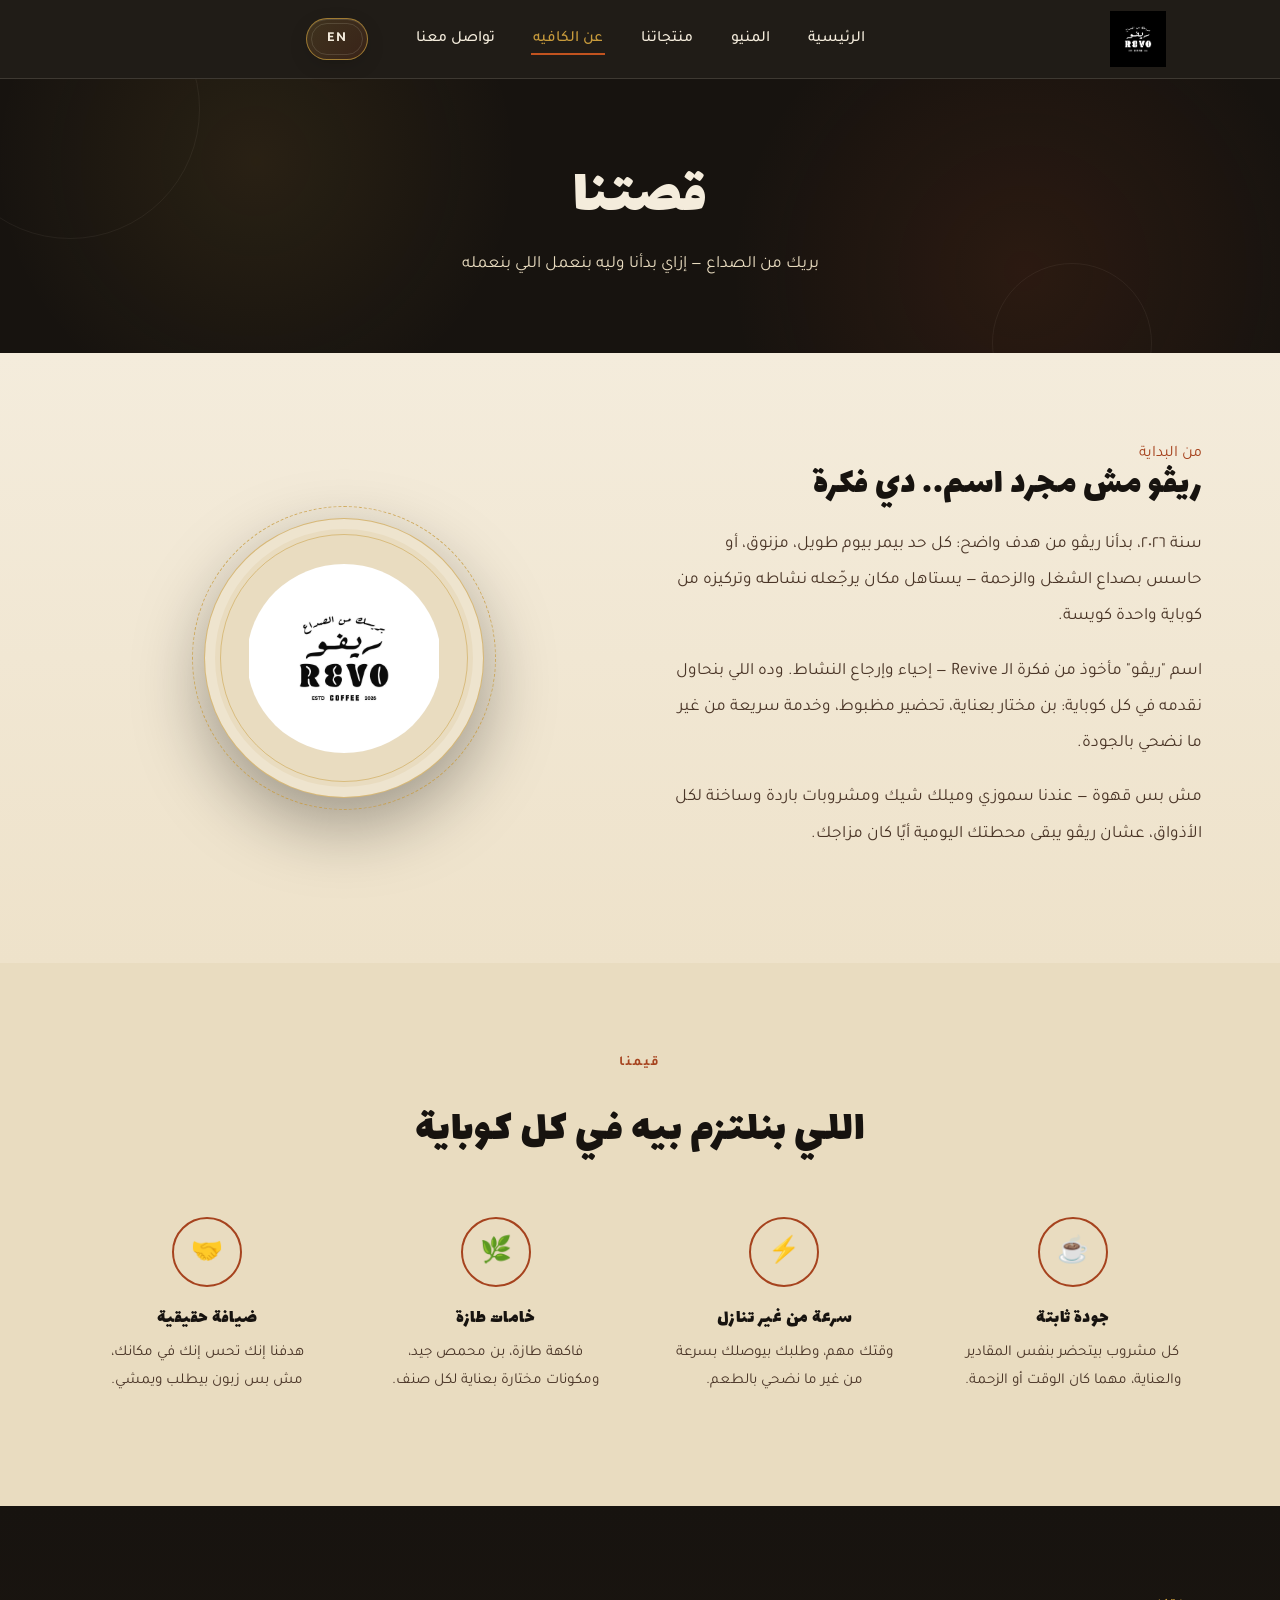
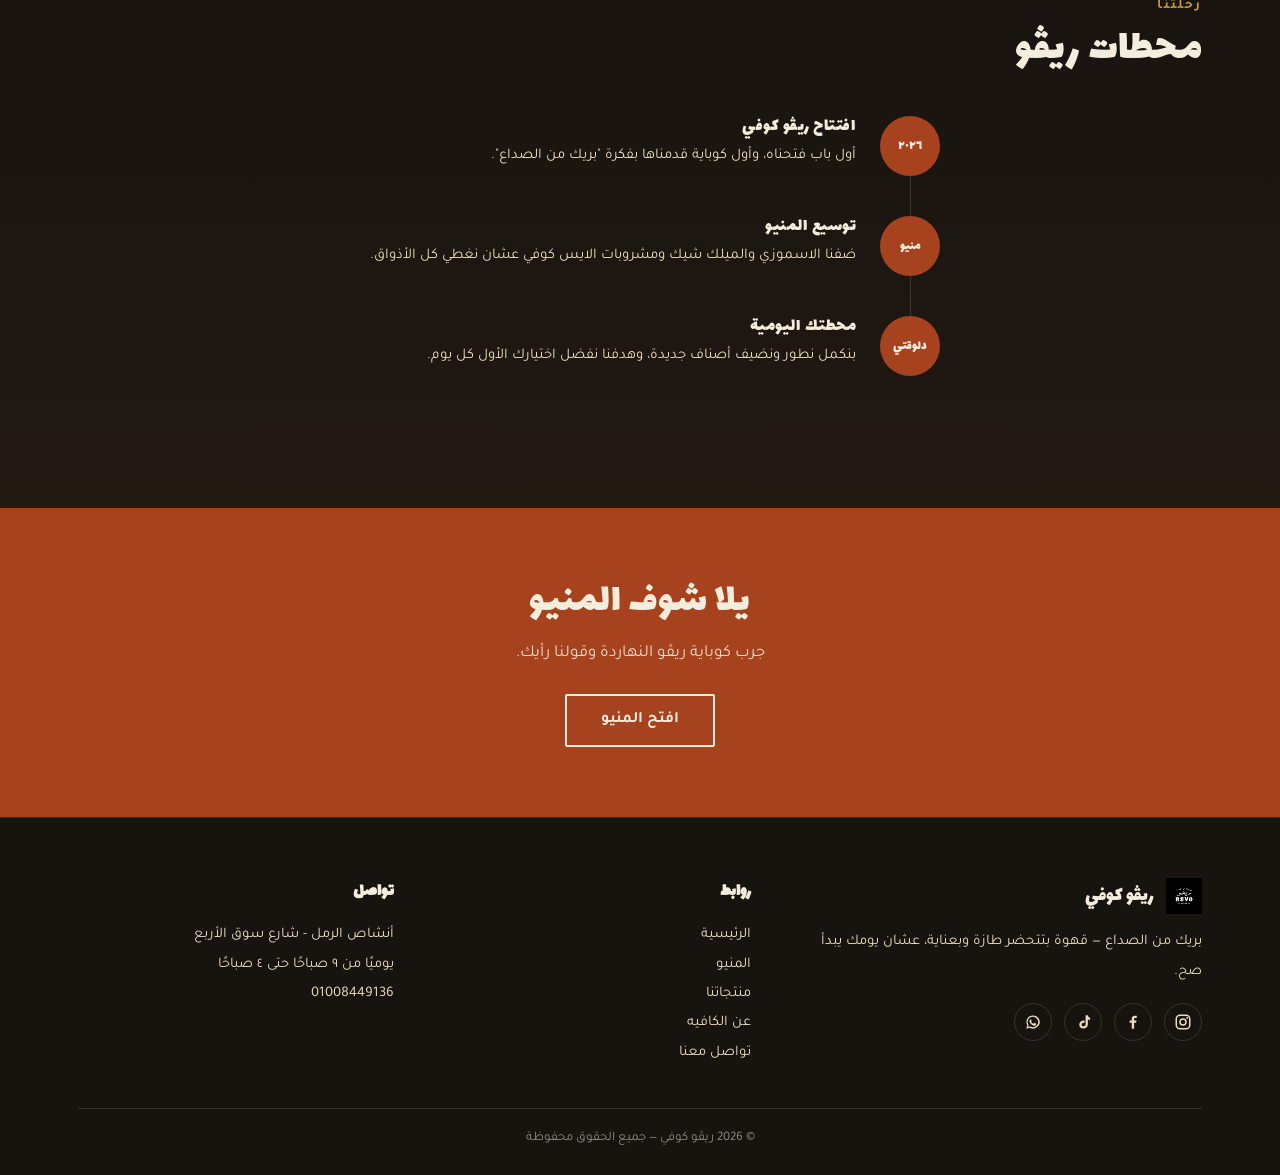
==== commit 7c8461ef: "Add files via upload" ====
--- a/about.html
+++ b/about.html
@@ -139,10 +139,10 @@
         </div>
         <p>بريك من الصداع — قهوة بتتحضر طازة وبعناية، عشان يومك يبدأ صح.</p>
         <div class="social-row">
-          <a href="https://www.instagram.com/rivo_cafe1?igsh=MXB2YTF2NmVhNjliNQ==" aria-label="انستجرام" target="_blank" rel="noopener">IG</a>
-          <a href="https://www.facebook.com/share/1HNxLpUwUx/" aria-label="فيسبوك" target="_blank" rel="noopener">FB</a>
-          <a href="#" aria-label="تيك توك">TT</a>
-        </div>
+          <a href="https://www.instagram.com/rivo_cafe1?igsh=MXB2YTF2NmVhNjliNQ==" aria-label="انستجرام" target="_blank" rel="noopener"><svg class="social-icon" viewBox="0 0 24 24" aria-hidden="true"><rect x="3" y="3" width="18" height="18" rx="5" fill="none" stroke="currentColor" stroke-width="2"/><circle cx="12" cy="12" r="4" fill="none" stroke="currentColor" stroke-width="2"/><circle cx="17.5" cy="6.5" r="1.25" fill="currentColor"/></svg></a>
+          <a href="https://www.facebook.com/share/1HNxLpUwUx/" aria-label="فيسبوك" target="_blank" rel="noopener"><svg class="social-icon" viewBox="0 0 24 24" aria-hidden="true"><path fill="currentColor" d="M13.5 21v-8h2.7l.4-3h-3.1V8.1c0-.9.3-1.6 1.7-1.6h1.8V3.8c-.3 0-1.3-.1-2.5-.1-2.5 0-4.2 1.5-4.2 4.3V10H7.5v3h2.8v8h3.2Z"/></svg></a>
+          <a href="#" aria-label="تيك توك"><svg class="social-icon" viewBox="0 0 24 24" aria-hidden="true"><path fill="currentColor" d="M15.5 3h3c.2 1.7 1.2 3 3 3.2v3c-1.1 0-2.1-.3-3-.8v6.2c0 3.7-2.4 6.2-6 6.2-3.2 0-5.5-2.2-5.5-5.2 0-3.2 2.7-5.5 6.2-5.5.3 0 .7 0 1 .1v3.1c-.3-.1-.6-.2-1-.2-1.7 0-3 .9-3 2.4 0 1.3 1 2.2 2.4 2.2 1.5 0 2.9-.8 2.9-3.2V3Z"/></svg></a>
+        <a href="https://wa.me/201008449136" aria-label="واتساب" target="_blank" rel="noopener"><svg class="social-icon" viewBox="0 0 24 24" aria-hidden="true"><path fill="currentColor" d="M12 3.2a8.8 8.8 0 0 0-7.6 13.2L3 21l4.8-1.4A8.8 8.8 0 1 0 12 3.2Zm0 15.8a7 7 0 0 1-3.6-1l-.3-.2-2.8.8.8-2.7-.2-.3A7 7 0 1 1 12 19Zm3.8-5.2c-.2-.1-1.3-.6-1.5-.7-.2-.1-.4-.1-.6.1l-.7.9c-.1.2-.3.2-.5.1-.2-.1-.9-.3-1.7-1-.6-.5-1-1.1-1.1-1.3-.1-.2 0-.3.1-.4l.4-.5c.1-.1.1-.3 0-.4l-.6-1.5c-.2-.4-.3-.4-.5-.4h-.4c-.2 0-.4.1-.6.3-.2.2-.8.8-.8 1.9s.8 2.2.9 2.3c.1.2 1.6 2.4 3.8 3.3.5.2.9.3 1.2.4.5.2 1 .2 1.4.1.4-.1 1.3-.5 1.5-1 .2-.5.2-.9.1-1-.1-.1-.3-.2-.5-.3Z"/></svg></a></div>
       </div>
       <div>
         <h4>روابط</h4>
@@ -155,7 +155,7 @@
       <div>
         <h4>تواصل</h4>
         <p>أنشاص الرمل - شارع سوق الأربع</p>
-        <p>يوميًا: ٩ ص - ١ ص</p>
+        <p>يوميًا من ٩ صباحًا حتى ٤ صباحًا</p>
         <p><a href="tel:+201008449136">01008449136</a></p>
       </div>
     </div>
--- a/css/style.css
+++ b/css/style.css
@@ -1143,3 +1143,86 @@
   .hero h1{font-size:clamp(2.8rem,14vw,4rem);}
   .hero-logo-frame{width:285px;height:285px;}
 }
+
+/* ---------- refined language control and social brand icons ---------- */
+.lang-toggle{
+  position:relative;
+  isolation:isolate;
+  min-width:62px;
+  height:42px;
+  padding:0 15px;
+  border:1px solid rgba(200,155,60,.72);
+  border-radius:999px;
+  background:linear-gradient(135deg,rgba(200,155,60,.18),rgba(166,67,30,.18));
+  color:var(--cream);
+  box-shadow:inset 0 1px 0 rgba(255,255,255,.12),0 6px 18px rgba(0,0,0,.16);
+  font-family:'Tajawal',sans-serif;
+  font-weight:800;
+  font-size:.86rem;
+  letter-spacing:1px;
+  cursor:pointer;
+  transition:transform .25s ease,background .25s ease,border-color .25s ease,box-shadow .25s ease;
+}
+.lang-toggle::before{
+  content:"";
+  position:absolute;
+  inset:4px;
+  border:1px solid rgba(244,236,220,.14);
+  border-radius:inherit;
+  pointer-events:none;
+}
+.lang-toggle:hover{
+  background:linear-gradient(135deg,var(--gold),var(--rust-2));
+  border-color:var(--gold);
+  color:var(--espresso);
+  transform:translateY(-2px);
+  box-shadow:0 10px 24px rgba(200,155,60,.22);
+}
+.lang-toggle:active{transform:translateY(0) scale(.97);}
+.social-row a{color:var(--cream-dim);}
+.social-row .social-icon{width:18px;height:18px;display:block;fill:currentColor;}
+.social-row a:hover .social-icon{color:var(--espresso);}
+
+
+
+/* ---------- mobile header alignment fix ---------- */
+@media (max-width:820px){
+  .topbar .wrap{
+    display:flex;
+    direction:ltr;
+    justify-content:flex-start;
+    align-items:center;
+    gap:10px;
+    height:72px;
+    padding-inline:18px;
+  }
+  .topbar .lang-toggle{
+    order:1;
+    flex:0 0 auto;
+    width:62px;
+    height:42px;
+    margin:0;
+  }
+  .topbar .nav-toggle{
+    order:2;
+    flex:0 0 auto;
+    display:flex;
+    align-items:center;
+    justify-content:center;
+    width:44px;
+    height:44px;
+    margin:0;
+  }
+  .topbar .brand{
+    order:3;
+    margin-inline-start:auto;
+    width:82px;
+    height:50px;
+    justify-content:flex-end;
+  }
+  .topbar .brand img{width:78px;height:48px;object-fit:contain;}
+}
+@media (max-width:360px){
+  .topbar .wrap{padding-inline:12px;gap:7px;}
+  .topbar .lang-toggle{width:58px;padding-inline:10px;}
+}
